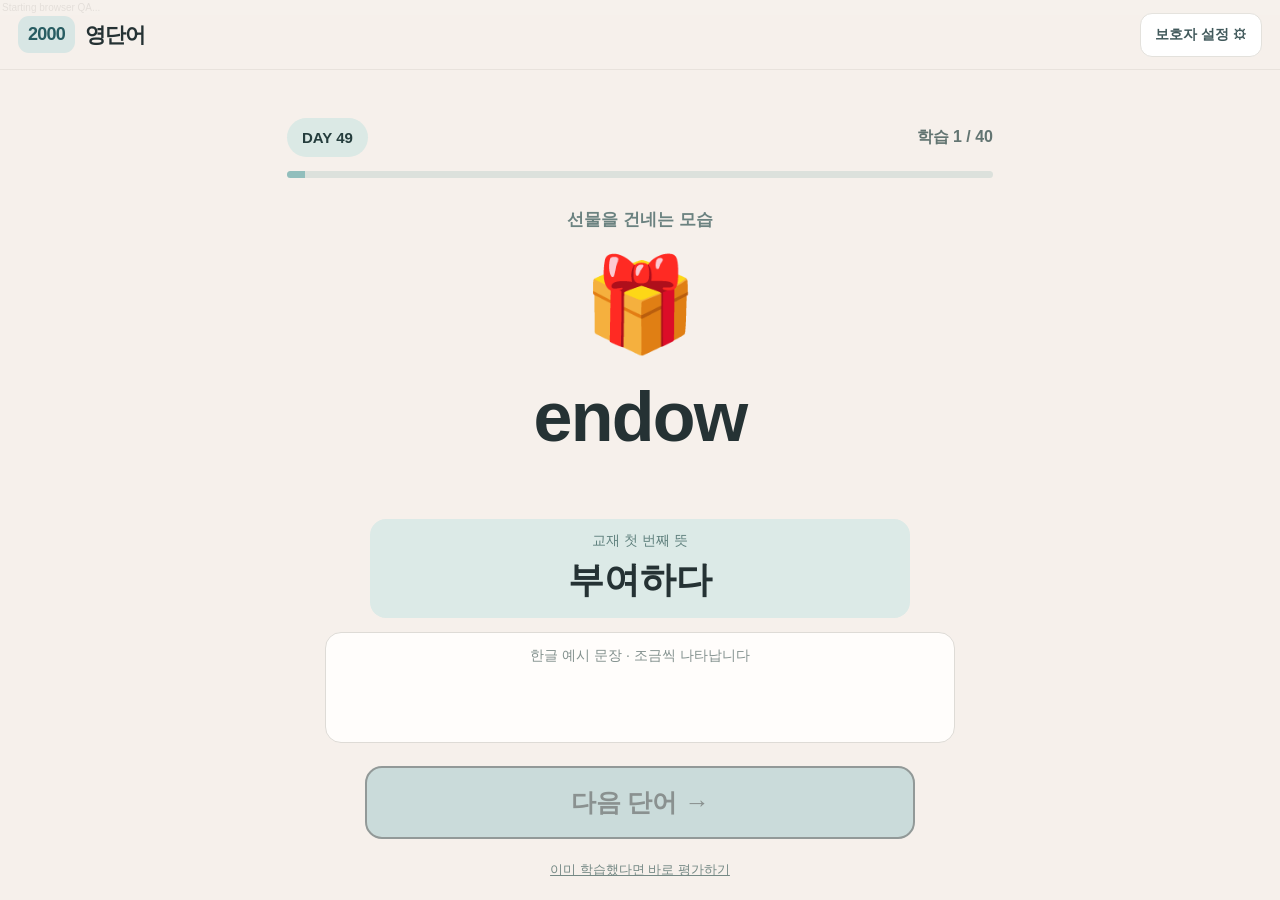
==== tests/browser-ipad-qa.html @ 71cf8c2b "test: exercise DAY49 and timed Pencil-input flows in real Chromium at iPad viewports" ====
<!doctype html>
<html lang="ko">
<head>
<meta charset="utf-8">
<meta name="viewport" content="width=device-width,initial-scale=1,viewport-fit=cover">
<title>iPad viewport browser QA (test only)</title>
<style>html,body{margin:0;padding:0;width:100%;height:100%;overflow:hidden}iframe{width:100vw;height:100vh;display:block;border:0}#report{position:fixed;top:0;left:0;right:0;z-index:1000;background:#fff;padding:2px;font:10px sans-serif;opacity:.07;pointer-events:none}</style>
</head>
<body data-e2e-status="pending">
<div id="report">Starting browser QA...</div>
<iframe id="appFrame" title="Actual student webapp under test"></iframe>
<script>
(async()=>{
"use strict";
const KEY="wm2000pilot_v1",frame=document.getElementById("appFrame"),logs=[];
let seq=0,doc,win;
const assert=(ok,msg)=>{if(!ok)throw Error(msg);logs.push(msg)};
const stamp=d=>[d.getFullYear(),String(d.getMonth()+1).padStart(2,"0"),String(d.getDate()).padStart(2,"0")].join("-");
const sleep=ms=>new Promise(r=>setTimeout(r,ms));
const state=()=>JSON.parse(localStorage.getItem(KEY)||"null");
const seedDay=day=>({nextDay:day,sessionNo:1,history:[],stats:{},current:null,study:null,reviewPlan:{}});
async function mount(seed){
 if(seed!==undefined)localStorage.setItem(KEY,JSON.stringify(seed));
 await new Promise((resolve,reject)=>{
   frame.onload=resolve;frame.onerror=()=>reject(Error("iframe load failed"));
   frame.src="../index.html?qa="+(++seq);
 });
 doc=frame.contentDocument;win=frame.contentWindow;
 assert(!!doc?.getElementById("app"),"actual app loaded");
 win.confirm=()=>true;
 win.alert=message=>{throw Error("Unexpected app alert: "+message)};
 return doc;
}
function active(){
 const a=doc.querySelector(".card.activeQuestion");
 assert(!!a,"active question visible");
 return a;
}
function writeAnswer(inputText){
 const card=active(),input=card.querySelector("[data-in]");
 assert(!!input,"actual input exists");
 input.value=inputText;input.dispatchEvent(new win.Event("input",{bubbles:true}));
 card.querySelector("[data-sub]").click();
}
function skipStudy(){
 const btn=doc.getElementById("skipStudy");
 assert(!!btn,"study has skip confirmation");
 btn.click();
}
const timeoutFail=setTimeout(()=>{
 if(document.body.dataset.e2eStatus==="pending"){
   document.body.dataset.e2eStatus="failed";
   document.getElementById("report").textContent="Timed out in browser QA";
 }
},24000);
try{
 // DAY49 is a real registered source, not a fabricated testing day.
 await mount(seedDay(49));
 assert(doc.querySelector(".kioskDay")?.textContent.includes("DAY 49"),"registered DAY49 is selectable");
 doc.getElementById("start").click();
 assert(doc.querySelector(".learningWord")?.textContent==="endow","DAY49 first learning cue from real data");
 assert(doc.getElementById("learnMeaning").hidden,"meaning initially concealed");
 await sleep(4750);
 assert(!doc.getElementById("learnMeaning").hidden,"meaning progressively appears");
 assert(!doc.getElementById("sentenceLast").hidden,"Korean example progressively appears");
 assert(!doc.getElementById("nextStudy").disabled,"next learning action unlocks");

 skipStudy();
 assert(state().current?.wordKeys.length===40,"DAY49 precisely 40 graded words");
 assert(active().querySelector(".english")?.textContent==="endow","first timed question");
 assert(doc.getElementById("wordTimer")?.textContent==="15","15 second clock begins");

 const first=win.WORD_DATA.days.find(d=>d.day===49).words;
 assert(first.length===40&&first[39].english==="utensil","ordered DAY49 source is loaded");
 for(let i=0;i<40;i++){
   assert(active().dataset.k==="49:"+(i+1),"correct word ID active for index "+i);
   if(i===1){
     const input=active().querySelector("[data-in]");
     input.value="외적인";
     input.dispatchEvent(new win.Event("input",{bubbles:true}));
     assert(state().current.drafts?.["49:2"]==="외적인","unsubmitted Pencil text stored");
     await mount();
     assert(active().dataset.k==="49:2","resume next unanswered word after reload");
     assert(active().querySelector("[data-in]").value==="외적인","draft survives reload");
   }
   writeAnswer(first[i].answer);
   assert(state().current.answers["49:"+(i+1)]?.result==="correct","strict original-first-meaning grading "+(i+1));
   if((i+1)%8===0){
     const next=doc.getElementById("next");
     assert(next&&!next.disabled,"STEP ready after eight answers "+(i+1));
     next.click();
   }
 }
 assert(state().current?.done===true,"40 answers finish the DAY");
 assert(state().nextDay===48,"DAY49 leads to DAY48 (not yet activated)");
 assert(doc.querySelector(".complete h1"),"completion screen rendered");

 // Previous DAY wrong words must lead the next graded batch with origin badge.
 const y=new Date();y.setDate(y.getDate()-1);
 const reviewSeed=seedDay(50);
 reviewSeed.sessionNo=2;
 reviewSeed.history=[{id:1,date:stamp(y),type:"new",bookDay:49,total:40,
   wordKeys:Array.from({length:40},(_,i)=>"49:"+(i+1)),everWrong:["49:1"],wrongCount:1,retryRounds:1}];
 reviewSeed.stats={"49:1":{wrong:1,correct:0,lastWrong:"오답",attempts:[]}};
 await mount(reviewSeed);
 assert(doc.querySelector(".dueNotice"),"prior error notice visible");
 doc.getElementById("start").click();
 assert(doc.querySelector(".learningWord")?.textContent==="endow","due word appears first in study");
 skipStudy();
 assert(state().current.wordKeys.length===41,"yesterday error plus new 40");
 assert(state().current.wordKeys[0]==="49:1","yesterday error first");
 assert(active().querySelector(".originBadge")?.textContent.includes("DAY 49"),"origin DAY label visible");
 assert(doc.getElementById("wordTimer")?.textContent==="15","new timed word starts at 15");
 const beforeClock=state().current.clock?.deadline;
 await sleep(4800);
 const beforeReload=Number(doc.getElementById("wordTimer")?.textContent);
 assert(beforeReload>=9&&beforeReload<=11,"visible countdown decreases");
 await mount();
 assert(state().current.clock?.deadline===beforeClock,"timed word deadline persists after reload");
 const afterReload=Number(doc.getElementById("wordTimer")?.textContent);
 assert(afterReload<=beforeReload+1,"reload did not reset 15s");
 await sleep(10800);
 assert(state().current.answers["49:1"]?.status==="relearn","expired word moves to existing relearn gate");
 assert(state().stats["49:1"]?.lastWrong==="시간 초과","deadline failure recorded explicitly");
 assert(!!doc.querySelector(".focusReview"),"focus correction display visible");
 assert(doc.documentElement.scrollWidth<=doc.documentElement.clientWidth+3,"no horizontal viewport overflow");

 document.body.dataset.e2eStatus="passed";
 document.getElementById("report").textContent="PASS "+logs.length+" checks";
 clearTimeout(timeoutFail);
}catch(e){
 document.body.dataset.e2eStatus="failed";
 document.getElementById("report").textContent="FAIL "+e.message+" | completed "+logs.length+" checks";
 console.error(e);
 clearTimeout(timeoutFail);
}
})();
</script>
</body></html>
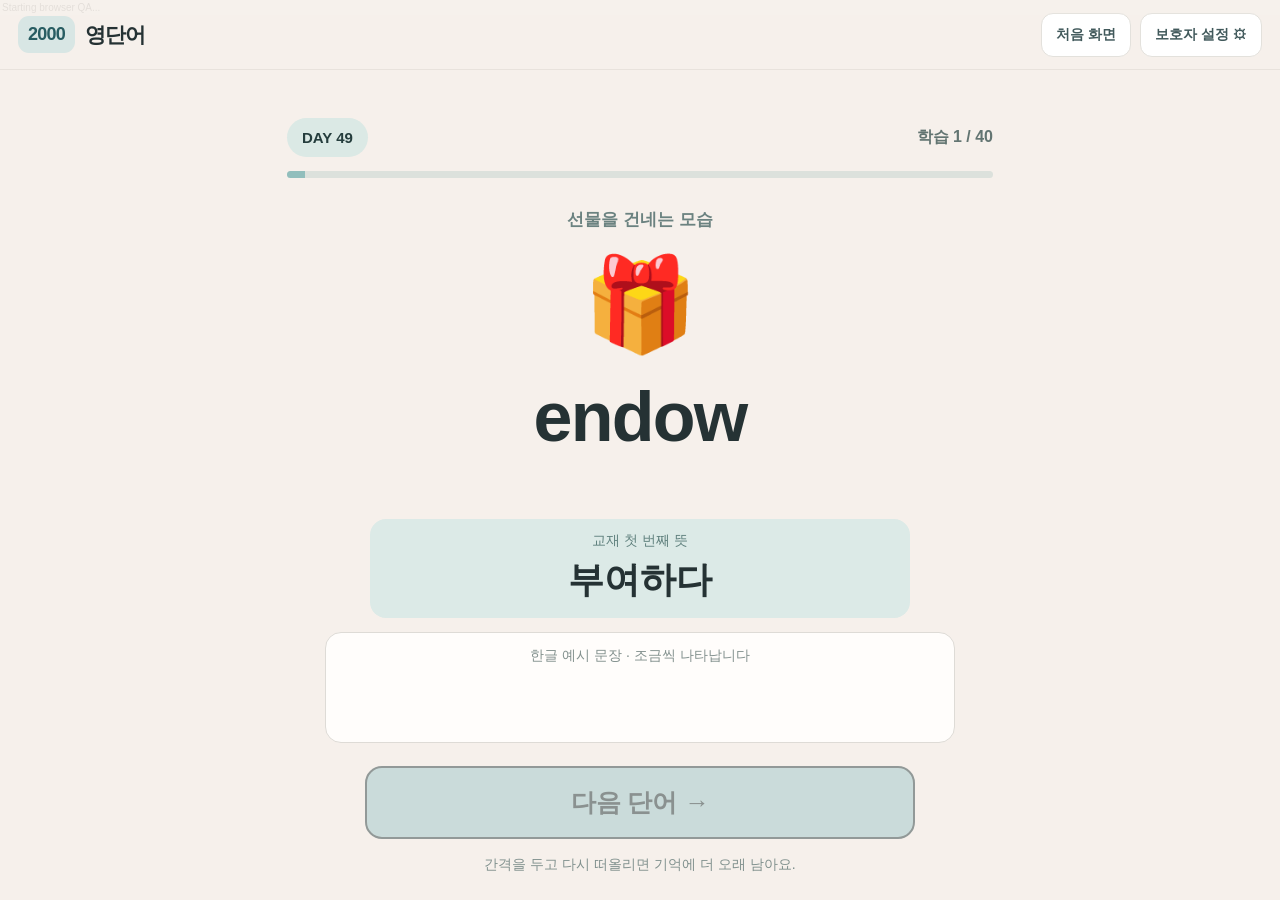
==== commit 4fda7942: "test: enter lesson then assessment separately in actual iPad-browser flows" ====
--- a/tests/browser-ipad-qa.html
+++ b/tests/browser-ipad-qa.html
@@ -42,10 +42,12 @@
  input.value=inputText;input.dispatchEvent(new win.Event("input",{bubbles:true}));
  card.querySelector("[data-sub]").click();
 }
-function skipStudy(){
- const btn=doc.getElementById("skipStudy");
- assert(!!btn,"study has skip confirmation");
- btn.click();
+function selectEvaluation(){
+ const home=doc.getElementById("navHome");
+ assert(!!home,"inner mode shows back-to-hero navigation");
+ home.click();
+ assert(!!doc.getElementById("startLearning")&&!!doc.getElementById("startEvaluation"),"both hero choices visible");
+ doc.getElementById("startEvaluation").click();
 }
 const timeoutFail=setTimeout(()=>{
  if(document.body.dataset.e2eStatus==="pending"){
@@ -57,7 +59,9 @@
  // DAY49 is a real registered source, not a fabricated testing day.
  await mount(seedDay(49));
  assert(doc.querySelector(".kioskDay")?.textContent.includes("DAY 49"),"registered DAY49 is selectable");
- doc.getElementById("start").click();
+ assert(!!doc.getElementById("startLearning")&&!doc.getElementById("startLearning").disabled,"learning choice ready");
+ assert(!!doc.getElementById("startEvaluation")&&!doc.getElementById("startEvaluation").disabled,"assessment choice ready");
+ doc.getElementById("startLearning").click();
  assert(doc.querySelector(".learningWord")?.textContent==="endow","DAY49 first learning cue from real data");
  assert(doc.getElementById("learnMeaning").hidden,"meaning initially concealed");
  await sleep(4750);
@@ -65,7 +69,8 @@
  assert(!doc.getElementById("sentenceLast").hidden,"Korean example progressively appears");
  assert(!doc.getElementById("nextStudy").disabled,"next learning action unlocks");
 
- skipStudy();
+ assert(state().current===null,"learning alone must not initialize grading");
+ selectEvaluation();
  assert(state().current?.wordKeys.length===40,"DAY49 precisely 40 graded words");
  assert(active().querySelector(".english")?.textContent==="endow","first timed question");
  assert(doc.getElementById("wordTimer")?.textContent==="15","15 second clock begins");
@@ -104,9 +109,9 @@
  reviewSeed.stats={"49:1":{wrong:1,correct:0,lastWrong:"오답",attempts:[]}};
  await mount(reviewSeed);
  assert(doc.querySelector(".dueNotice"),"prior error notice visible");
- doc.getElementById("start").click();
+ doc.getElementById("startLearning").click();
  assert(doc.querySelector(".learningWord")?.textContent==="endow","due word appears first in study");
- skipStudy();
+ selectEvaluation();
  assert(state().current.wordKeys.length===41,"yesterday error plus new 40");
  assert(state().current.wordKeys[0]==="49:1","yesterday error first");
  assert(active().querySelector(".originBadge")?.textContent.includes("DAY 49"),"origin DAY label visible");
